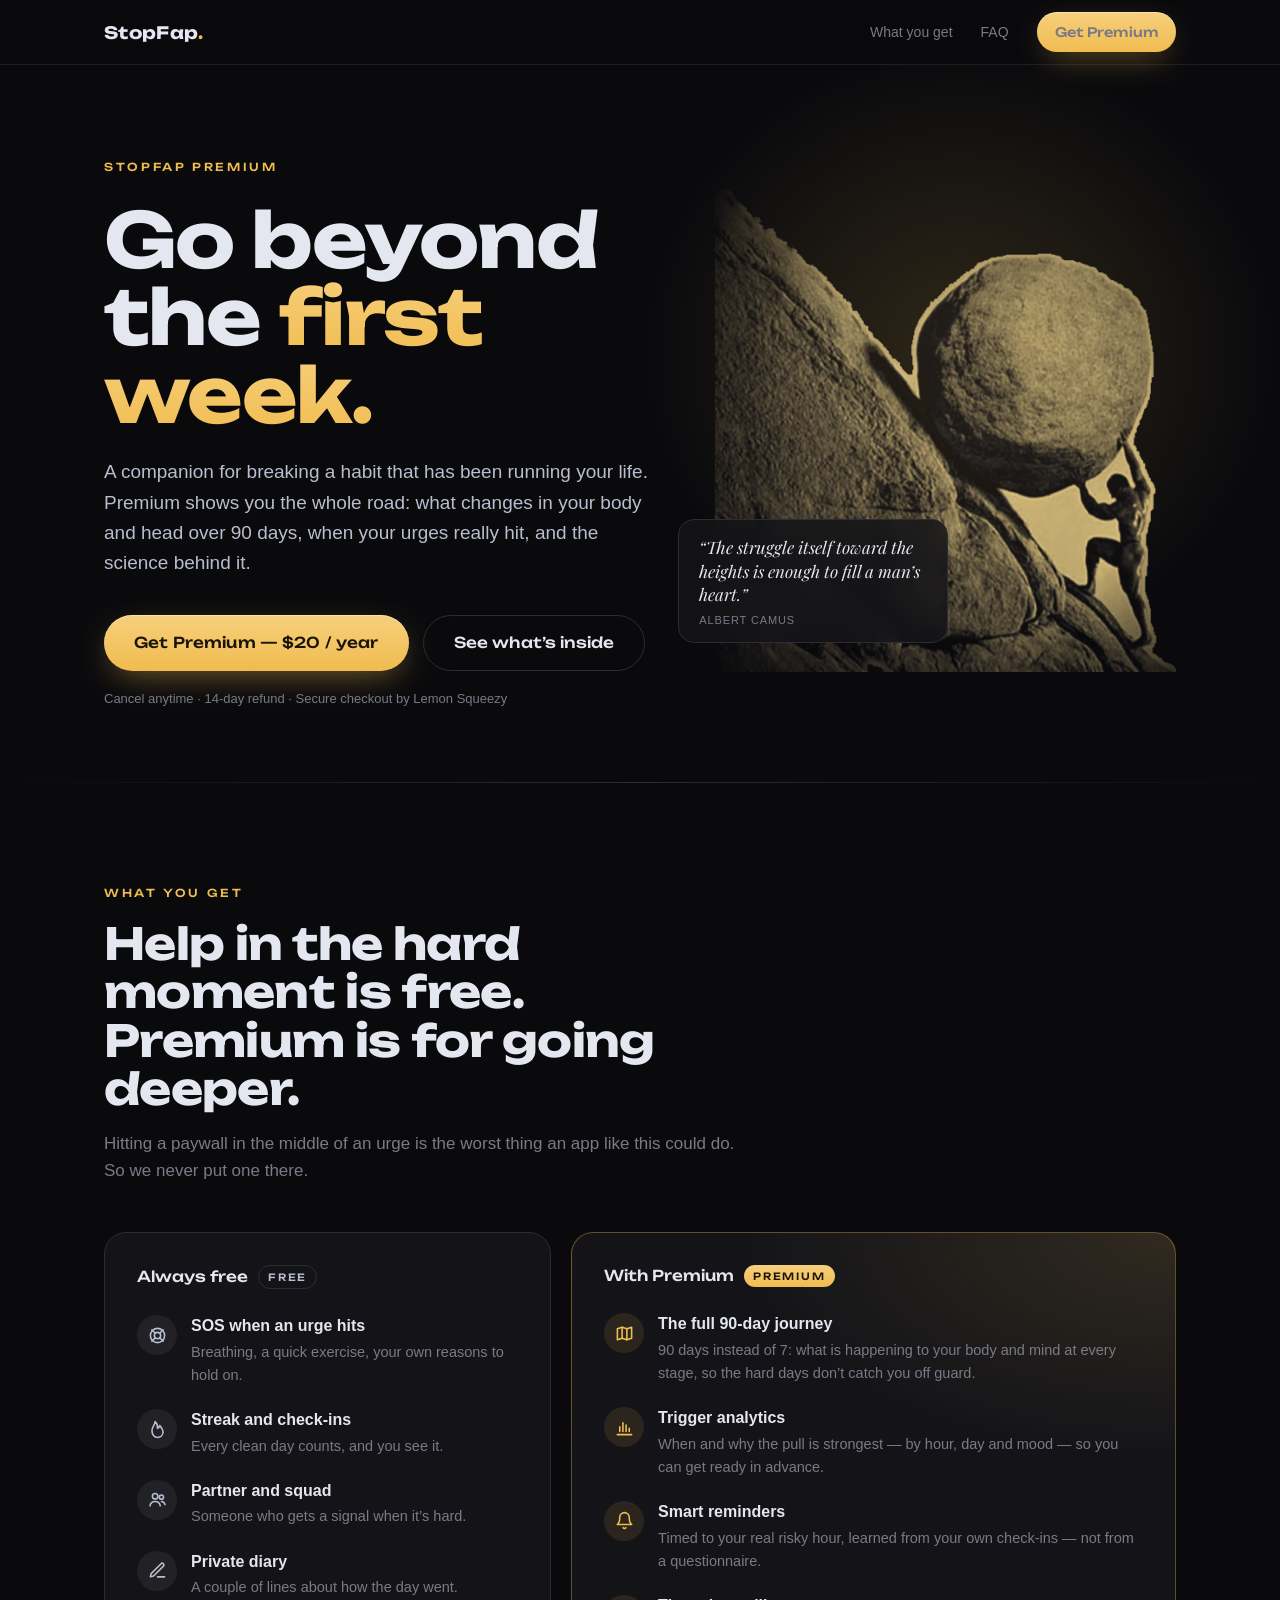
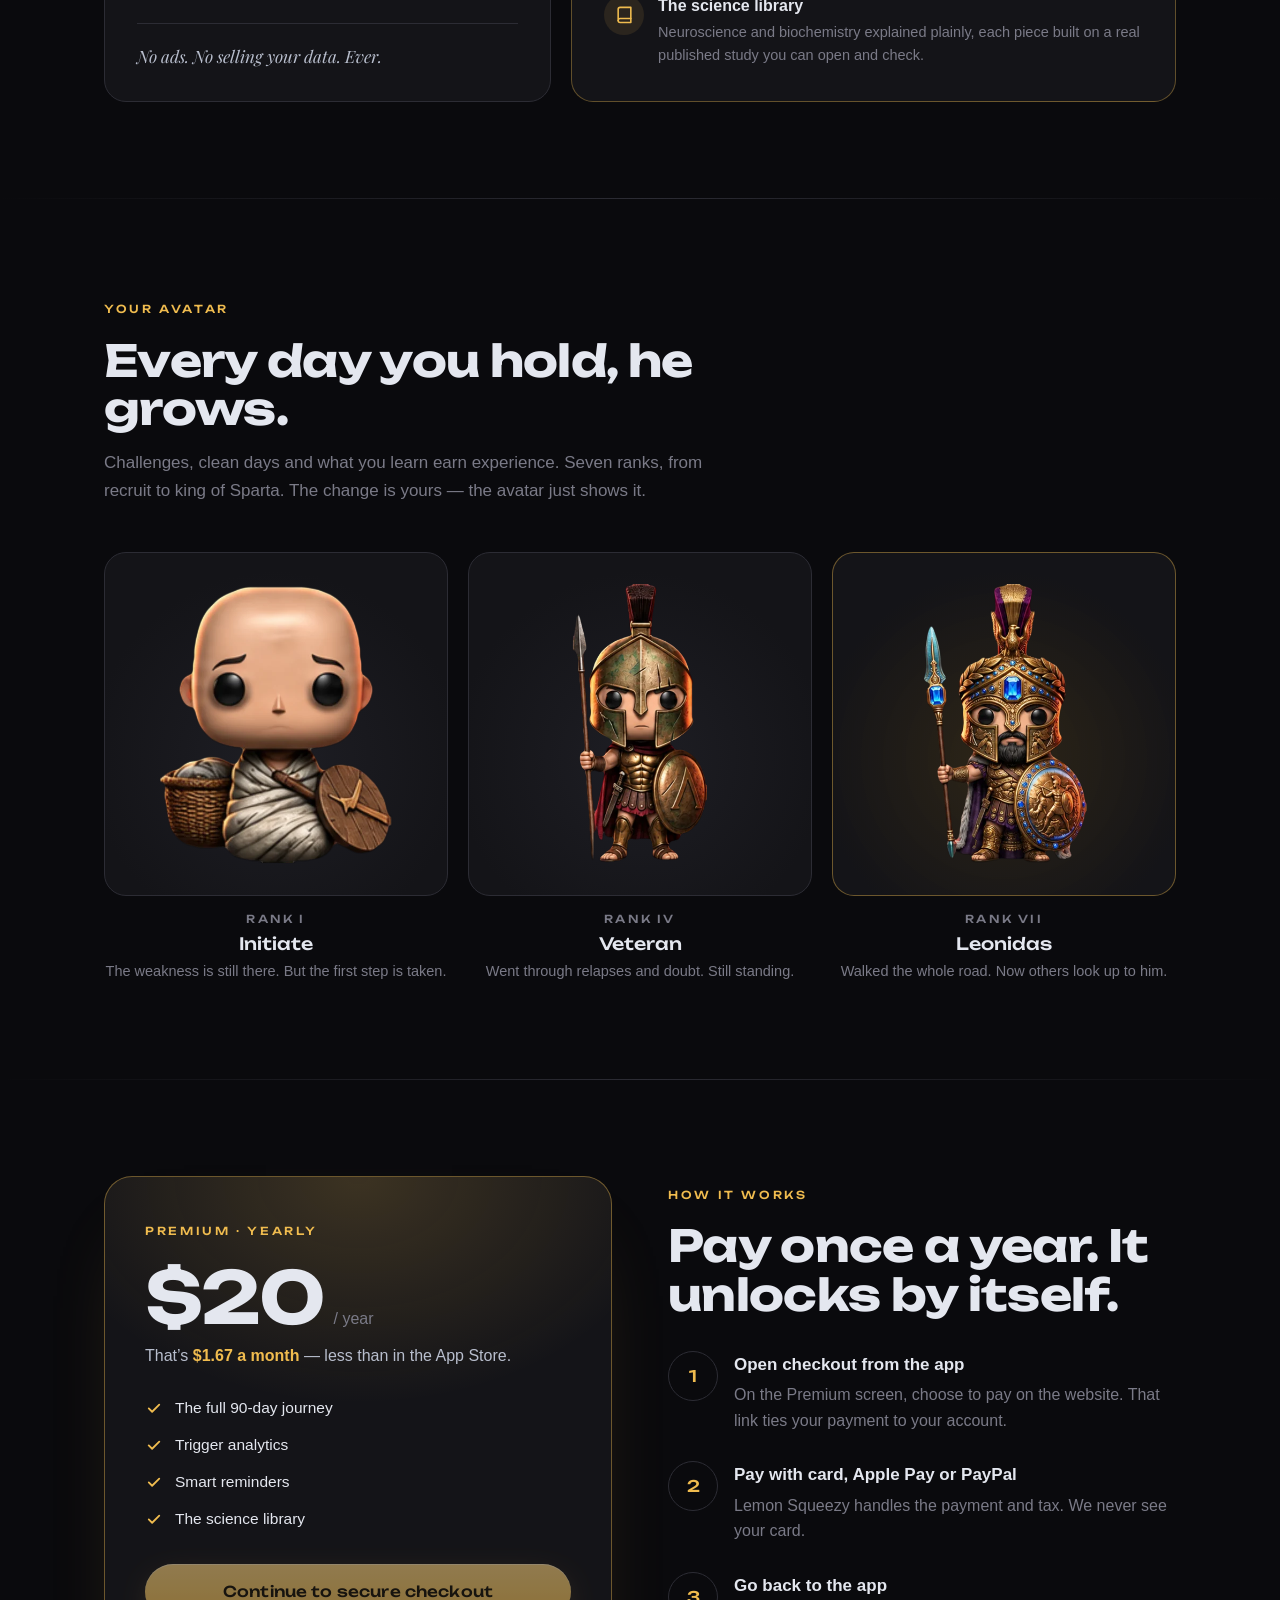
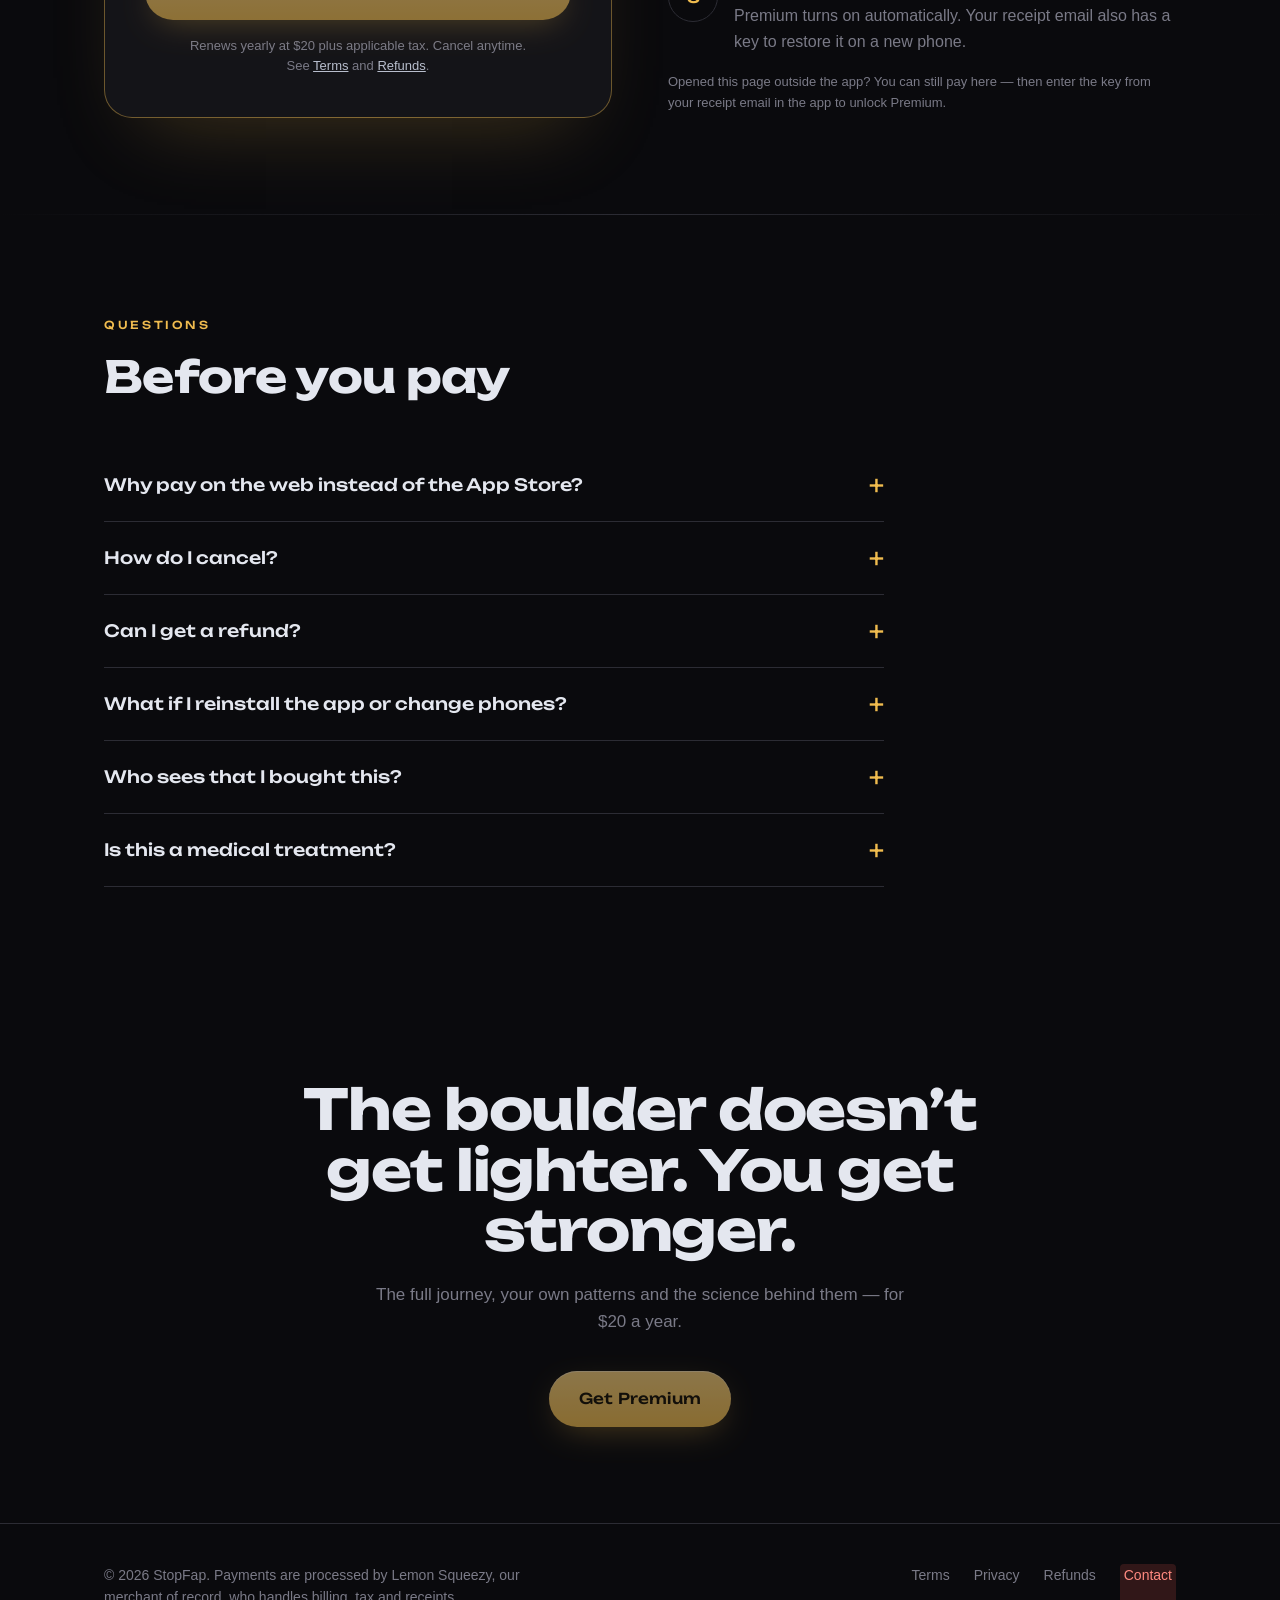
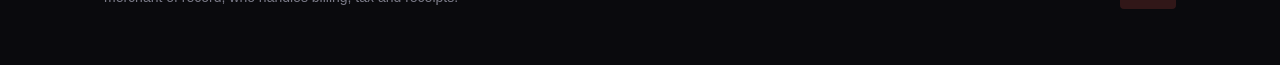
==== index.html @ eaf6b855 "Лендинг StopFap Premium Co-Authored-By: Claude Opus 5.5 <noreply@anthropic.com>" ====
<!doctype html>
<html lang="en">
<head>
<meta charset="utf-8">
<meta name="viewport" content="width=device-width, initial-scale=1, viewport-fit=cover">
<meta name="referrer" content="strict-origin-when-cross-origin">
<title>StopFap Premium — go beyond the first week</title>
<meta name="description" content="StopFap Premium unlocks the full 90-day journey, trigger analytics, smart reminders and the science library. $20 a year. Everything you need in a hard moment stays free.">
<meta property="og:title" content="StopFap Premium">
<meta property="og:description" content="The full 90-day journey, trigger analytics, smart reminders and the science library. $20 a year.">
<meta property="og:image" content="assets/sisyphus.webp">
<meta name="theme-color" content="#0A0A0D">
<link rel="preload" href="assets/fonts/Unbounded-Bold.ttf" as="font" type="font/ttf" crossorigin>
<link rel="stylesheet" href="assets/site.css">
</head>
<body>

<header class="nav">
  <div class="wrap">
    <a class="wordmark" href="./">StopFap<span>.</span></a>
    <nav class="nav-links">
      <a class="hide-sm" href="#premium">What you get</a>
      <a class="hide-sm" href="#faq">FAQ</a>
      <a class="btn btn-gold btn-sm" href="#pricing">Get Premium</a>
    </nav>
  </div>
</header>

<main>
  <section class="hero">
    <div class="wrap">
      <div>
        <span class="eyebrow">StopFap Premium</span>
        <h1>Go beyond the <em>first week.</em></h1>
        <p class="lede">A companion for breaking a habit that has been running your life. Premium shows you the whole road: what changes in your body and head over 90 days, when your urges really hit, and the science behind it.</p>
        <div class="hero-cta">
          <a class="btn btn-gold" href="#pricing">Get Premium — $20 / year</a>
          <a class="btn btn-ghost" href="#premium">See what’s inside</a>
        </div>
        <p class="hero-note">Cancel anytime · 14-day refund · Secure checkout by Lemon Squeezy</p>
      </div>
      <div class="hero-art">
        <img src="assets/sisyphus.webp" width="1066" height="1114" alt="Sisyphus pushing his boulder up the mountain">
        <p class="hero-quote">“The struggle itself toward the heights is enough to fill a man’s heart.”<small>Albert Camus</small></p>
      </div>
    </div>
  </section>

  <div class="rule"></div>

  <section id="premium">
    <div class="wrap">
      <div class="section-head reveal">
        <span class="eyebrow">What you get</span>
        <h2>Help in the hard moment is free. Premium is for going deeper.</h2>
        <p>Hitting a paywall in the middle of an urge is the worst thing an app like this could do. So we never put one there.</p>
      </div>

      <div class="split">
        <div class="panel panel-free reveal">
          <h3>Always free <span class="tag tag-free">Free</span></h3>
          <ul class="list">
            <li>
              <span class="ic"><svg viewBox="0 0 24 24" fill="none" stroke="currentColor" stroke-width="2" stroke-linecap="round" stroke-linejoin="round"><circle cx="12" cy="12" r="9"/><circle cx="12" cy="12" r="4"/><path d="M4.9 4.9l4.3 4.3M14.8 14.8l4.3 4.3M14.8 9.2l4.3-4.3M4.9 19.1l4.3-4.3"/></svg></span>
              <div><b>SOS when an urge hits</b><span>Breathing, a quick exercise, your own reasons to hold on.</span></div>
            </li>
            <li>
              <span class="ic"><svg viewBox="0 0 24 24" fill="none" stroke="currentColor" stroke-width="2" stroke-linecap="round" stroke-linejoin="round"><path d="M12 22c4 0 7-2.7 7-6.8 0-3.6-2.4-5.6-4-8.2-.6 2-1.6 3-3 3.5C12.6 7.6 11.6 4.6 9 2c0 4-4 6.6-4 11.5C5 18.3 8 22 12 22z"/></svg></span>
              <div><b>Streak and check-ins</b><span>Every clean day counts, and you see it.</span></div>
            </li>
            <li>
              <span class="ic"><svg viewBox="0 0 24 24" fill="none" stroke="currentColor" stroke-width="2" stroke-linecap="round" stroke-linejoin="round"><circle cx="9" cy="8" r="3.5"/><path d="M2.5 20c.6-3.4 3.2-5.5 6.5-5.5s5.9 2.1 6.5 5.5"/><circle cx="17" cy="9" r="2.6"/><path d="M17 14.5c2.4 0 4 1.6 4.5 4"/></svg></span>
              <div><b>Partner and squad</b><span>Someone who gets a signal when it’s hard.</span></div>
            </li>
            <li>
              <span class="ic"><svg viewBox="0 0 24 24" fill="none" stroke="currentColor" stroke-width="2" stroke-linecap="round" stroke-linejoin="round"><path d="M12 20h9"/><path d="M16.5 3.5a2.1 2.1 0 0 1 3 3L7 19l-4 1 1-4z"/></svg></span>
              <div><b>Private diary</b><span>A couple of lines about how the day went.</span></div>
            </li>
          </ul>
          <p class="free-note">No ads. No selling your data. Ever.</p>
        </div>

        <div class="panel panel-pro reveal">
          <h3>With Premium <span class="tag tag-pro">Premium</span></h3>
          <ul class="list">
            <li>
              <span class="ic"><svg viewBox="0 0 24 24" fill="none" stroke="currentColor" stroke-width="2" stroke-linecap="round" stroke-linejoin="round"><path d="M9 4 3 6v14l6-2 6 2 6-2V4l-6 2z"/><path d="M9 4v14M15 6v14"/></svg></span>
              <div><b>The full 90-day journey</b><span>90 days instead of 7: what is happening to your body and mind at every stage, so the hard days don’t catch you off guard.</span></div>
            </li>
            <li>
              <span class="ic"><svg viewBox="0 0 24 24" fill="none" stroke="currentColor" stroke-width="2" stroke-linecap="round" stroke-linejoin="round"><path d="M3 21h18"/><path d="M6 17V11M10 17V6M14 17v-8M18 17v-4"/></svg></span>
              <div><b>Trigger analytics</b><span>When and why the pull is strongest — by hour, day and mood — so you can get ready in advance.</span></div>
            </li>
            <li>
              <span class="ic"><svg viewBox="0 0 24 24" fill="none" stroke="currentColor" stroke-width="2" stroke-linecap="round" stroke-linejoin="round"><path d="M6 8a6 6 0 1 1 12 0c0 7 3 9 3 9H3s3-2 3-9"/><path d="M10.3 21a1.9 1.9 0 0 0 3.4 0"/></svg></span>
              <div><b>Smart reminders</b><span>Timed to your real risky hour, learned from your own check-ins — not from a questionnaire.</span></div>
            </li>
            <li>
              <span class="ic"><svg viewBox="0 0 24 24" fill="none" stroke="currentColor" stroke-width="2" stroke-linecap="round" stroke-linejoin="round"><path d="M4 19.5A2.5 2.5 0 0 1 6.5 17H20V3H6.5A2.5 2.5 0 0 0 4 5.5z"/><path d="M4 19.5A2.5 2.5 0 0 0 6.5 22H20v-5"/></svg></span>
              <div><b>The science library</b><span>Neuroscience and biochemistry explained plainly, each piece built on a real published study you can open and check.</span></div>
            </li>
          </ul>
        </div>
      </div>
    </div>
  </section>

  <div class="rule"></div>

  <section>
    <div class="wrap">
      <div class="section-head reveal">
        <span class="eyebrow">Your avatar</span>
        <h2>Every day you hold, he grows.</h2>
        <p>Challenges, clean days and what you learn earn experience. Seven ranks, from recruit to king of Sparta. The change is yours — the avatar just shows it.</p>
      </div>
      <div class="ranks">
        <div class="rank reveal">
          <div class="rank-figure"><img src="assets/spartan_1.webp" width="560" height="560" alt="Rank I avatar: a recruit in plain wraps" loading="lazy"></div>
          <div class="num">Rank I</div>
          <h3>Initiate</h3>
          <p>The weakness is still there. But the first step is taken.</p>
        </div>
        <div class="rank reveal">
          <div class="rank-figure"><img src="assets/spartan_4.webp" width="560" height="560" alt="Rank IV avatar: a veteran hoplite with spear and shield" loading="lazy"></div>
          <div class="num">Rank IV</div>
          <h3>Veteran</h3>
          <p>Went through relapses and doubt. Still standing.</p>
        </div>
        <div class="rank reveal">
          <div class="rank-figure"><img src="assets/spartan_7.webp" width="560" height="560" alt="Rank VII avatar: the king of Sparta in golden armour" loading="lazy"></div>
          <div class="num">Rank VII</div>
          <h3>Leonidas</h3>
          <p>Walked the whole road. Now others look up to him.</p>
        </div>
      </div>
    </div>
  </section>

  <div class="rule"></div>

  <section id="pricing">
    <div class="wrap pricing">
      <div class="price-card reveal">
        <span class="eyebrow">Premium · yearly</span>
        <div class="price"><span class="amount">$20</span><span class="per">/ year</span></div>
        <p class="price-sub">That’s <strong>$1.67 a month</strong> — less than in the App Store.</p>
        <ul class="checks">
          <li><svg viewBox="0 0 24 24" fill="none" stroke="currentColor" stroke-width="2.4" stroke-linecap="round" stroke-linejoin="round"><path d="M5 12.5l4.5 4.5L19 7.5"/></svg>The full 90-day journey</li>
          <li><svg viewBox="0 0 24 24" fill="none" stroke="currentColor" stroke-width="2.4" stroke-linecap="round" stroke-linejoin="round"><path d="M5 12.5l4.5 4.5L19 7.5"/></svg>Trigger analytics</li>
          <li><svg viewBox="0 0 24 24" fill="none" stroke="currentColor" stroke-width="2.4" stroke-linecap="round" stroke-linejoin="round"><path d="M5 12.5l4.5 4.5L19 7.5"/></svg>Smart reminders</li>
          <li><svg viewBox="0 0 24 24" fill="none" stroke="currentColor" stroke-width="2.4" stroke-linecap="round" stroke-linejoin="round"><path d="M5 12.5l4.5 4.5L19 7.5"/></svg>The science library</li>
        </ul>
        <a class="btn btn-gold" data-checkout href="#">Continue to secure checkout</a>
        <p class="fine">Renews yearly at $20 plus applicable tax. Cancel anytime.<br>See <a href="terms.html">Terms</a> and <a href="refunds.html">Refunds</a>.</p>
      </div>

      <div class="reveal">
        <div class="section-head" style="margin-bottom:32px">
          <span class="eyebrow">How it works</span>
          <h2>Pay once a year. It unlocks by itself.</h2>
        </div>
        <ol class="steps">
          <li><div><b>Open checkout from the app</b><span>On the Premium screen, choose to pay on the website. That link ties your payment to your account.</span></div></li>
          <li><div><b>Pay with card, Apple Pay or PayPal</b><span>Lemon Squeezy handles the payment and tax. We never see your card.</span></div></li>
          <li><div><b>Go back to the app</b><span>Premium turns on automatically. Your receipt email also has a key to restore it on a new phone.</span></div></li>
        </ol>
        <p class="hero-note" data-from-web hidden>Opened this page outside the app? You can still pay here — then enter the key from your receipt email in the app to unlock Premium.</p>
      </div>
    </div>
  </section>

  <div class="rule"></div>

  <section id="faq">
    <div class="wrap">
      <div class="section-head reveal">
        <span class="eyebrow">Questions</span>
        <h2>Before you pay</h2>
      </div>
      <div class="faq">
        <details>
          <summary>Why pay on the web instead of the App Store?</summary>
          <p>It’s the same Premium. Paying on the web costs less because no app-store commission is taken, and we pass that on to you. If you prefer, you can still subscribe inside the app through Apple.</p>
        </details>
        <details>
          <summary>How do I cancel?</summary>
          <p>Use the “Manage subscription” link in your receipt email, or the Lemon Squeezy customer portal. Premium stays on until the end of the year you paid for. No questions asked.</p>
        </details>
        <details>
          <summary>Can I get a refund?</summary>
          <p>Yes. Ask within 14 days of any charge and you get the full amount back. Details are on the <a href="refunds.html">refund page</a>.</p>
        </details>
        <details>
          <summary>What if I reinstall the app or change phones?</summary>
          <p>Your receipt email contains a Premium key. On the Premium screen in the app, tap “Enter key”, paste it, and Premium comes back.</p>
        </details>
        <details>
          <summary>Who sees that I bought this?</summary>
          <p>The charge is processed by Lemon Squeezy, our merchant of record, and shows on your statement under their name. The app doesn’t need your name or email to work. Read the <a href="privacy.html">privacy policy</a>.</p>
        </details>
        <details>
          <summary>Is this a medical treatment?</summary>
          <p>No. It’s a self-help tool. If you’re struggling with your mental health, please talk to a doctor or a licensed therapist.</p>
        </details>
      </div>
    </div>
  </section>

  <section class="closing">
    <div class="wrap reveal">
      <h2>The boulder doesn’t get lighter. You get stronger.</h2>
      <p>The full journey, your own patterns and the science behind them — for $20 a year.</p>
      <a class="btn btn-gold" data-checkout href="#">Get Premium</a>
    </div>
  </section>
</main>

<footer>
  <div class="wrap">
    <div class="mor">© <span id="year">2026</span> StopFap. Payments are processed by Lemon Squeezy, our merchant of record, who handles billing, tax and receipts.</div>
    <nav>
      <a href="terms.html">Terms</a>
      <a href="privacy.html">Privacy</a>
      <a href="refunds.html">Refunds</a>
      <a href="mailto:support@example.com" class="todo">Contact</a>
    </nav>
  </div>
</footer>

<script src="assets/site.js"></script>
</body>
</html>
---- assets/site.css ----
@font-face { font-family: "Unbounded"; src: url("fonts/Unbounded-Regular.ttf") format("truetype"); font-weight: 400; font-display: swap; }
@font-face { font-family: "Unbounded"; src: url("fonts/Unbounded-Medium.ttf") format("truetype"); font-weight: 500 600; font-display: swap; }
@font-face { font-family: "Unbounded"; src: url("fonts/Unbounded-Bold.ttf") format("truetype"); font-weight: 700; font-display: swap; }
@font-face { font-family: "Playfair Display"; src: url("fonts/PlayfairDisplay-Italic.ttf") format("truetype"); font-style: italic; font-display: swap; }

/* Те же токены, что Palette в приложении: обсидиан, мрамор, золото. */
:root {
  --obsidian: #0A0A0D;
  --basalt: #141418;
  --basalt-2: #1A1A1F;
  --vein: #2C2C34;
  --marble-high: #E4E7EF;
  --marble: #B8BECD;
  --ash: #7A7A87;
  --gold: #F0BC4F;
  --gold-light: #F7CF7C;
  --gold-deep: #C9952F;
  --gold-fill: linear-gradient(180deg, var(--gold-light), var(--gold));
  --display: "Unbounded", system-ui, sans-serif;
  --body: -apple-system, BlinkMacSystemFont, "Segoe UI", Roboto, "Helvetica Neue", sans-serif;
  --quote: "Playfair Display", Georgia, serif;
  --radius: 22px;
  --wrap: 1120px;
}

* { box-sizing: border-box; margin: 0; padding: 0; }
html { background: var(--obsidian); scroll-behavior: smooth; -webkit-text-size-adjust: 100%; }
body {
  min-height: 100dvh;
  color: var(--marble);
  background: var(--obsidian);
  font: 16px/1.6 var(--body);
  -webkit-font-smoothing: antialiased;
  overflow-x: hidden;
}
img { display: block; max-width: 100%; height: auto; }
a { color: inherit; }
::selection { background: rgba(240, 188, 79, 0.35); color: var(--marble-high); }

.wrap { width: 100%; max-width: var(--wrap); margin: 0 auto; padding: 0 24px; }
@media (max-width: 520px) { .wrap { padding: 0 16px; } }

/* ── Шапка ───────────────────────────────────────── */
.nav {
  position: sticky; top: 0; z-index: 10;
  background: rgba(10, 10, 13, 0.78);
  backdrop-filter: saturate(140%) blur(14px);
  -webkit-backdrop-filter: saturate(140%) blur(14px);
  border-bottom: 1px solid rgba(44, 44, 52, 0.6);
}
.nav .wrap { display: flex; align-items: center; justify-content: space-between; height: 64px; }
.wordmark {
  font: 700 17px/1 var(--display);
  color: var(--marble-high);
  text-decoration: none;
  letter-spacing: 0.02em;
}
.wordmark span { color: var(--gold); }
.nav-links { display: flex; gap: 28px; align-items: center; font-size: 14px; }
.nav-links a { text-decoration: none; color: var(--ash); transition: color .2s; }
.nav-links a:hover { color: var(--marble-high); }
@media (max-width: 640px) { .nav-links .hide-sm { display: none; } }

/* ── Кнопки ──────────────────────────────────────── */
.btn {
  display: inline-flex; align-items: center; justify-content: center; gap: 10px;
  min-height: 56px; padding: 0 30px;
  border-radius: 999px;
  font: 600 15px/1 var(--display);
  letter-spacing: 0.01em;
  text-decoration: none;
  cursor: pointer;
  border: 0;
  transition: transform .15s ease, box-shadow .25s ease, opacity .2s;
}
.btn:active { transform: scale(0.98); }
.btn-gold {
  background: var(--gold-fill);
  color: #1A1408;
  box-shadow: 0 10px 34px -10px rgba(240, 188, 79, 0.55), inset 0 1px 0 rgba(255, 255, 255, 0.4);
}
.btn-gold:hover { box-shadow: 0 14px 44px -10px rgba(240, 188, 79, 0.75), inset 0 1px 0 rgba(255, 255, 255, 0.4); }
.btn-ghost { background: transparent; color: var(--marble-high); border: 1px solid var(--vein); }
.btn-ghost:hover { border-color: var(--ash); }
.btn-sm { min-height: 40px; padding: 0 18px; font-size: 13px; }
.btn[aria-disabled="true"] { opacity: 0.55; cursor: not-allowed; }

.eyebrow {
  font: 600 11px/1 var(--display);
  letter-spacing: 0.24em;
  text-transform: uppercase;
  color: var(--gold);
}

/* ── Hero ────────────────────────────────────────── */
.hero { position: relative; padding: 88px 0 72px; overflow: hidden; }
.hero::before {
  content: ""; position: absolute; inset: -20% -10% auto auto; width: 70%; height: 120%;
  background: radial-gradient(closest-side, rgba(240, 188, 79, 0.16), transparent 70%);
  pointer-events: none;
}
.hero .wrap { position: relative; display: grid; grid-template-columns: 1.1fr 0.9fr; gap: 48px; align-items: center; }
.hero h1 {
  font: 700 clamp(40px, 6.4vw, 76px)/1.02 var(--display);
  color: var(--marble-high);
  letter-spacing: -0.02em;
  margin: 22px 0 24px;
}
.hero h1 em { font-style: normal; background: var(--gold-fill); -webkit-background-clip: text; background-clip: text; color: transparent; }
.hero .lede { font-size: 19px; color: var(--marble); max-width: 31em; }
.hero-cta { display: flex; flex-wrap: wrap; gap: 14px; align-items: center; margin-top: 36px; }
.hero-note { margin-top: 18px; font-size: 13px; color: var(--ash); }
.hero-art { position: relative; }
.hero-art img {
  width: 100%;
  -webkit-mask-image: radial-gradient(ellipse 75% 75% at 55% 50%, #000 55%, transparent 100%);
  mask-image: radial-gradient(ellipse 75% 75% at 55% 50%, #000 55%, transparent 100%);
}
.hero-quote {
  position: absolute; left: -8%; bottom: 6%;
  max-width: 270px;
  padding: 16px 20px;
  background: rgba(20, 20, 24, 0.86);
  border: 1px solid var(--vein);
  border-radius: 16px;
  font: italic 17px/1.4 var(--quote);
  color: var(--marble-high);
  backdrop-filter: blur(8px); -webkit-backdrop-filter: blur(8px);
}
.hero-quote small { display: block; margin-top: 8px; font: 500 11px/1 var(--body); letter-spacing: 0.08em; text-transform: uppercase; color: var(--ash); font-style: normal; }
@media (max-width: 860px) {
  .hero { padding: 48px 0 40px; }
  .hero .wrap { grid-template-columns: 1fr; gap: 28px; }
  .hero-art { order: -1; max-width: 420px; margin: 0 auto; }
  .hero-quote { position: static; max-width: none; margin-top: -12px; font-size: 15px; text-align: center; }
  .hero .lede { font-size: 17px; }
}

/* ── Секции ─────────────────────────────────────── */
section { padding: 96px 0; }
@media (max-width: 640px) { section { padding: 64px 0; } }
.section-head { max-width: 640px; margin-bottom: 48px; }
.section-head h2 {
  font: 700 clamp(28px, 4vw, 44px)/1.1 var(--display);
  color: var(--marble-high);
  letter-spacing: -0.015em;
  margin-top: 16px;
}
.section-head p { margin-top: 16px; color: var(--ash); font-size: 17px; }
.rule { height: 1px; background: linear-gradient(90deg, transparent, var(--vein), transparent); }

/* Free / Premium */
.split { display: grid; grid-template-columns: 0.85fr 1.15fr; gap: 20px; }
@media (max-width: 860px) { .split { grid-template-columns: 1fr; } }
.panel {
  border: 1px solid var(--vein);
  border-radius: var(--radius);
  background: var(--basalt);
  padding: 32px;
}
@media (max-width: 520px) { .panel { padding: 24px 20px; } }
.panel h3 { font: 600 15px/1.2 var(--display); color: var(--marble-high); display: flex; align-items: center; gap: 10px; }
.panel h3 .tag { font: 600 10px/1 var(--display); letter-spacing: 0.18em; text-transform: uppercase; padding: 6px 9px; border-radius: 999px; }
.tag-free { color: var(--marble); border: 1px solid var(--vein); }
.tag-pro { color: #1A1408; background: var(--gold-fill); }
.panel-pro {
  background:
    radial-gradient(120% 80% at 100% 0%, rgba(240, 188, 79, 0.13), transparent 60%),
    var(--basalt);
  border-color: rgba(240, 188, 79, 0.35);
}
.list { list-style: none; margin-top: 24px; display: grid; gap: 20px; }
.list li { display: grid; grid-template-columns: 40px 1fr; gap: 14px; align-items: start; }
.list .ic {
  width: 40px; height: 40px; border-radius: 50%;
  display: grid; place-items: center;
  background: rgba(240, 188, 79, 0.1);
  color: var(--gold);
}
.list .ic svg { width: 19px; height: 19px; }
.panel-free .ic { background: rgba(184, 190, 205, 0.08); color: var(--marble); }
.list b { display: block; color: var(--marble-high); font-weight: 600; font-size: 16px; }
.list span { display: block; color: var(--ash); font-size: 14.5px; margin-top: 2px; }
.free-note { margin-top: 24px; padding-top: 20px; border-top: 1px solid var(--vein); font: italic 17px/1.45 var(--quote); color: var(--marble); }

/* Ранги */
.ranks { display: grid; grid-template-columns: repeat(3, 1fr); gap: 20px; }
.rank { text-align: center; }
.rank-figure {
  aspect-ratio: 1; border-radius: var(--radius);
  background: radial-gradient(circle at 50% 60%, #1E1E24, var(--basalt) 70%);
  border: 1px solid var(--vein);
  display: grid; place-items: center; overflow: hidden;
}
.rank-figure img { width: 88%; }
.rank:last-child .rank-figure { border-color: rgba(240, 188, 79, 0.4); background: radial-gradient(circle at 50% 60%, rgba(240, 188, 79, 0.16), var(--basalt) 70%); }
.rank .num { margin-top: 18px; font: 600 11px/1 var(--display); letter-spacing: 0.2em; color: var(--ash); text-transform: uppercase; }
.rank h3 { margin-top: 8px; font: 600 17px/1.25 var(--display); color: var(--marble-high); }
.rank p { margin-top: 6px; font-size: 14.5px; color: var(--ash); }
@media (max-width: 640px) {
  .ranks { grid-template-columns: 1fr 1fr 1fr; gap: 10px; }
  .rank h3 { font-size: 12px; }
  .rank p { display: none; }
  .rank .num { font-size: 9px; letter-spacing: 0.12em; }
}

/* Цена */
.pricing { display: grid; grid-template-columns: 1fr 1fr; gap: 56px; align-items: center; }
@media (max-width: 860px) { .pricing { grid-template-columns: 1fr; gap: 32px; } }
.price-card {
  position: relative;
  border-radius: 28px;
  padding: 40px;
  background:
    radial-gradient(90% 60% at 50% 0%, rgba(240, 188, 79, 0.18), transparent 70%),
    var(--basalt);
  border: 1px solid rgba(240, 188, 79, 0.4);
  box-shadow: 0 40px 80px -40px rgba(240, 188, 79, 0.25);
}
@media (max-width: 520px) { .price-card { padding: 28px 22px; } }
.price { display: flex; align-items: baseline; gap: 10px; margin-top: 18px; }
.price .amount { font: 700 72px/1 var(--display); color: var(--marble-high); letter-spacing: -0.03em; }
.price .per { color: var(--ash); font-size: 16px; }
.price-sub { margin-top: 10px; color: var(--marble); }
.price-sub strong { color: var(--gold); font-weight: 600; }
.checks { list-style: none; margin: 28px 0 32px; display: grid; gap: 12px; }
.checks li { display: flex; gap: 12px; align-items: flex-start; color: var(--marble-high); font-size: 15.5px; }
.checks svg { flex: none; width: 18px; height: 18px; margin-top: 3px; color: var(--gold); }
.price-card .btn { width: 100%; }
.fine { margin-top: 16px; font-size: 13px; color: var(--ash); text-align: center; }
.fine a { color: var(--marble); }

.steps { list-style: none; display: grid; gap: 28px; counter-reset: s; }
.steps li { display: grid; grid-template-columns: 48px 1fr; gap: 18px; counter-increment: s; }
.steps li::before {
  content: counter(s);
  width: 48px; height: 48px; border-radius: 50%;
  display: grid; place-items: center;
  border: 1px solid var(--vein);
  font: 600 16px/1 var(--display); color: var(--gold);
}
.steps b { display: block; color: var(--marble-high); font-weight: 600; font-size: 17px; }
.steps span { display: block; color: var(--ash); margin-top: 4px; }

/* FAQ */
.faq { max-width: 780px; }
.faq details { border-bottom: 1px solid var(--vein); }
.faq summary {
  list-style: none; cursor: pointer;
  display: flex; justify-content: space-between; align-items: center; gap: 20px;
  padding: 24px 0;
  font: 500 17px/1.35 var(--display); color: var(--marble-high);
}
.faq summary::-webkit-details-marker { display: none; }
.faq summary::after { content: "+"; font: 400 24px/1 var(--display); color: var(--gold); transition: transform .2s; flex: none; }
.faq details[open] summary::after { transform: rotate(45deg); }
.faq details p { padding: 0 40px 24px 0; color: var(--marble); }
@media (max-width: 520px) { .faq summary { font-size: 15px; } .faq details p { padding-right: 0; } }

/* Финальный призыв */
.closing { text-align: center; }
.closing h2 { font: 700 clamp(30px, 5vw, 56px)/1.08 var(--display); color: var(--marble-high); letter-spacing: -0.02em; max-width: 14em; margin: 0 auto; }
.closing p { margin: 20px auto 36px; color: var(--ash); max-width: 32em; font-size: 17px; }

/* Подвал */
footer { border-top: 1px solid var(--vein); padding: 40px 0 56px; font-size: 14px; color: var(--ash); }
footer .wrap { display: flex; flex-wrap: wrap; gap: 20px 40px; justify-content: space-between; }
footer nav { display: flex; flex-wrap: wrap; gap: 12px 24px; }
footer a { text-decoration: none; }
footer a:hover { color: var(--marble-high); }
footer .mor { max-width: 34em; }

/* ── Юридические страницы ───────────────────────── */
.doc { max-width: 760px; padding: 64px 24px 96px; margin: 0 auto; }
@media (max-width: 520px) { .doc { padding: 40px 16px 72px; } }
.doc h1 { font: 700 clamp(30px, 5vw, 44px)/1.1 var(--display); color: var(--marble-high); margin: 16px 0 10px; letter-spacing: -0.015em; }
.doc .updated { color: var(--ash); font-size: 14px; margin-bottom: 40px; }
.doc h2 { font: 600 19px/1.3 var(--display); color: var(--marble-high); margin: 40px 0 12px; }
.doc p, .doc li { color: var(--marble); }
.doc p + p { margin-top: 12px; }
.doc ul { margin: 12px 0 0 22px; display: grid; gap: 8px; }
.doc a { color: var(--gold); }
.doc table { width: 100%; border-collapse: collapse; margin-top: 14px; font-size: 14.5px; }
.doc th, .doc td { text-align: left; vertical-align: top; padding: 12px 12px 12px 0; border-bottom: 1px solid var(--vein); }
.doc th { color: var(--marble-high); font-weight: 600; }
.doc td:first-child { color: var(--marble-high); width: 34%; }

/* Незаполненное поле — бросается в глаза, пока его не заменили. */
.todo { background: rgba(224, 82, 74, 0.18); color: #FF8A80; padding: 0 4px; border-radius: 4px; }

/* Спасибо */
.thanks { min-height: 100dvh; display: grid; place-items: center; text-align: center; padding: 48px 16px; background: radial-gradient(ellipse 70% 45% at 50% 0%, rgba(240, 188, 79, 0.16), transparent 70%), var(--obsidian); }
.thanks main { max-width: 440px; display: grid; gap: 20px; justify-items: center; }
.thanks img { width: 220px; }
.thanks h1 { font: 700 30px/1.15 var(--display); color: var(--marble-high); }
.thanks p { color: var(--marble); }
.thanks .hint { font-size: 14px; color: var(--ash); }
.thanks .btn { width: 100%; }

@media (prefers-reduced-motion: no-preference) {
  .reveal { opacity: 0; transform: translateY(18px); transition: opacity .7s ease, transform .7s ease; }
  .reveal.in { opacity: 1; transform: none; }
}
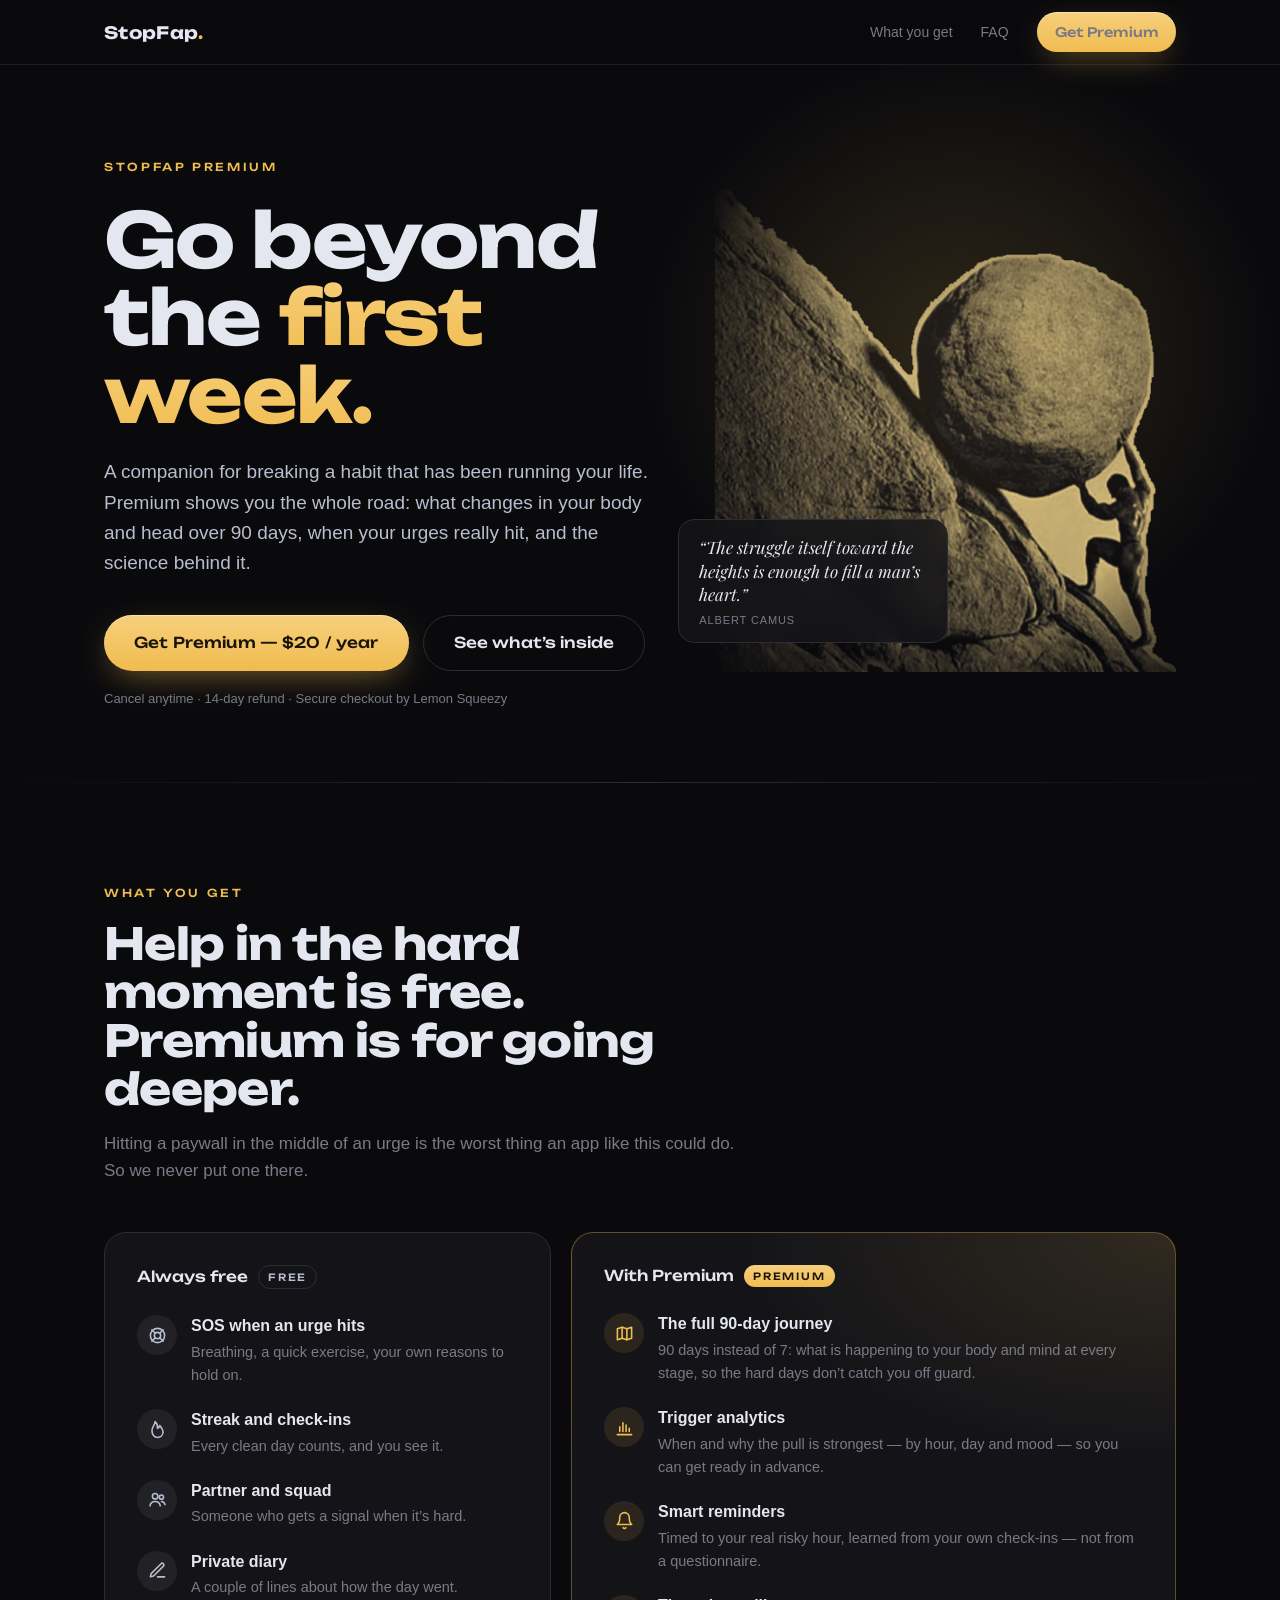
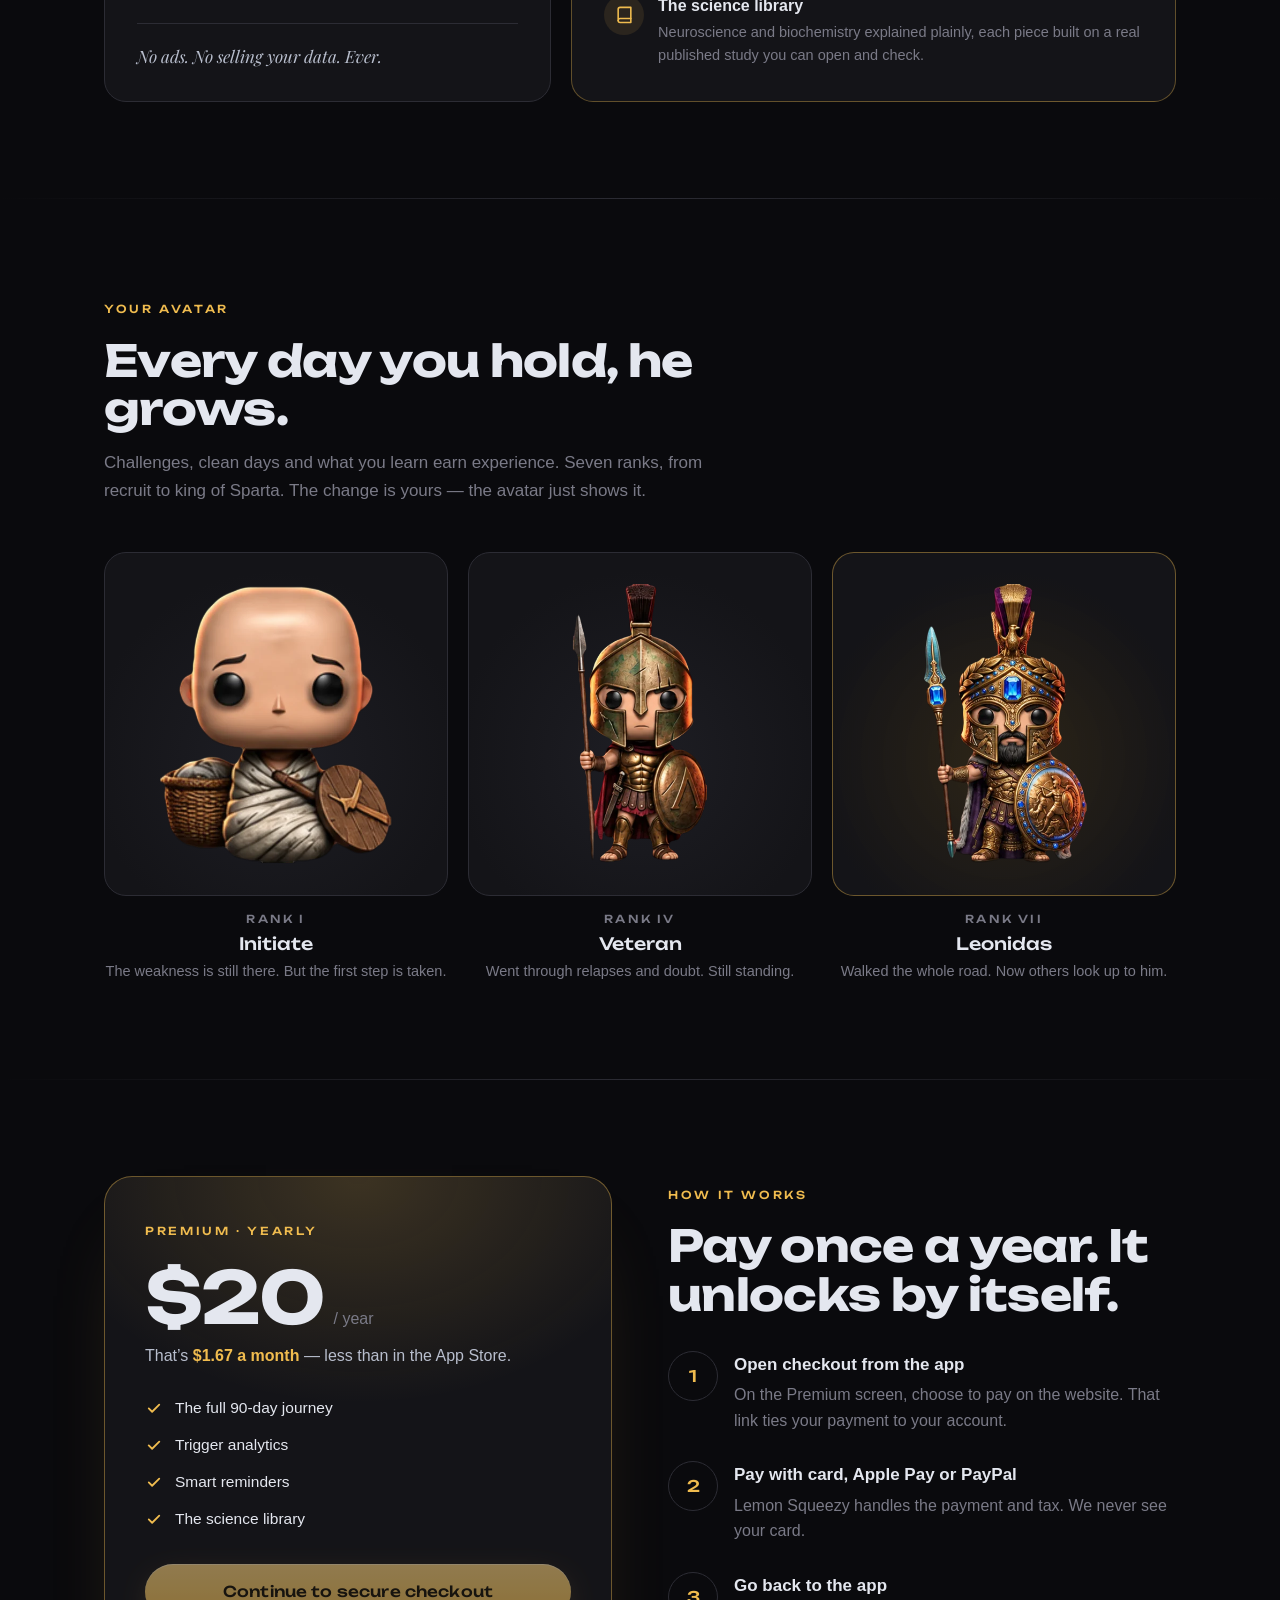
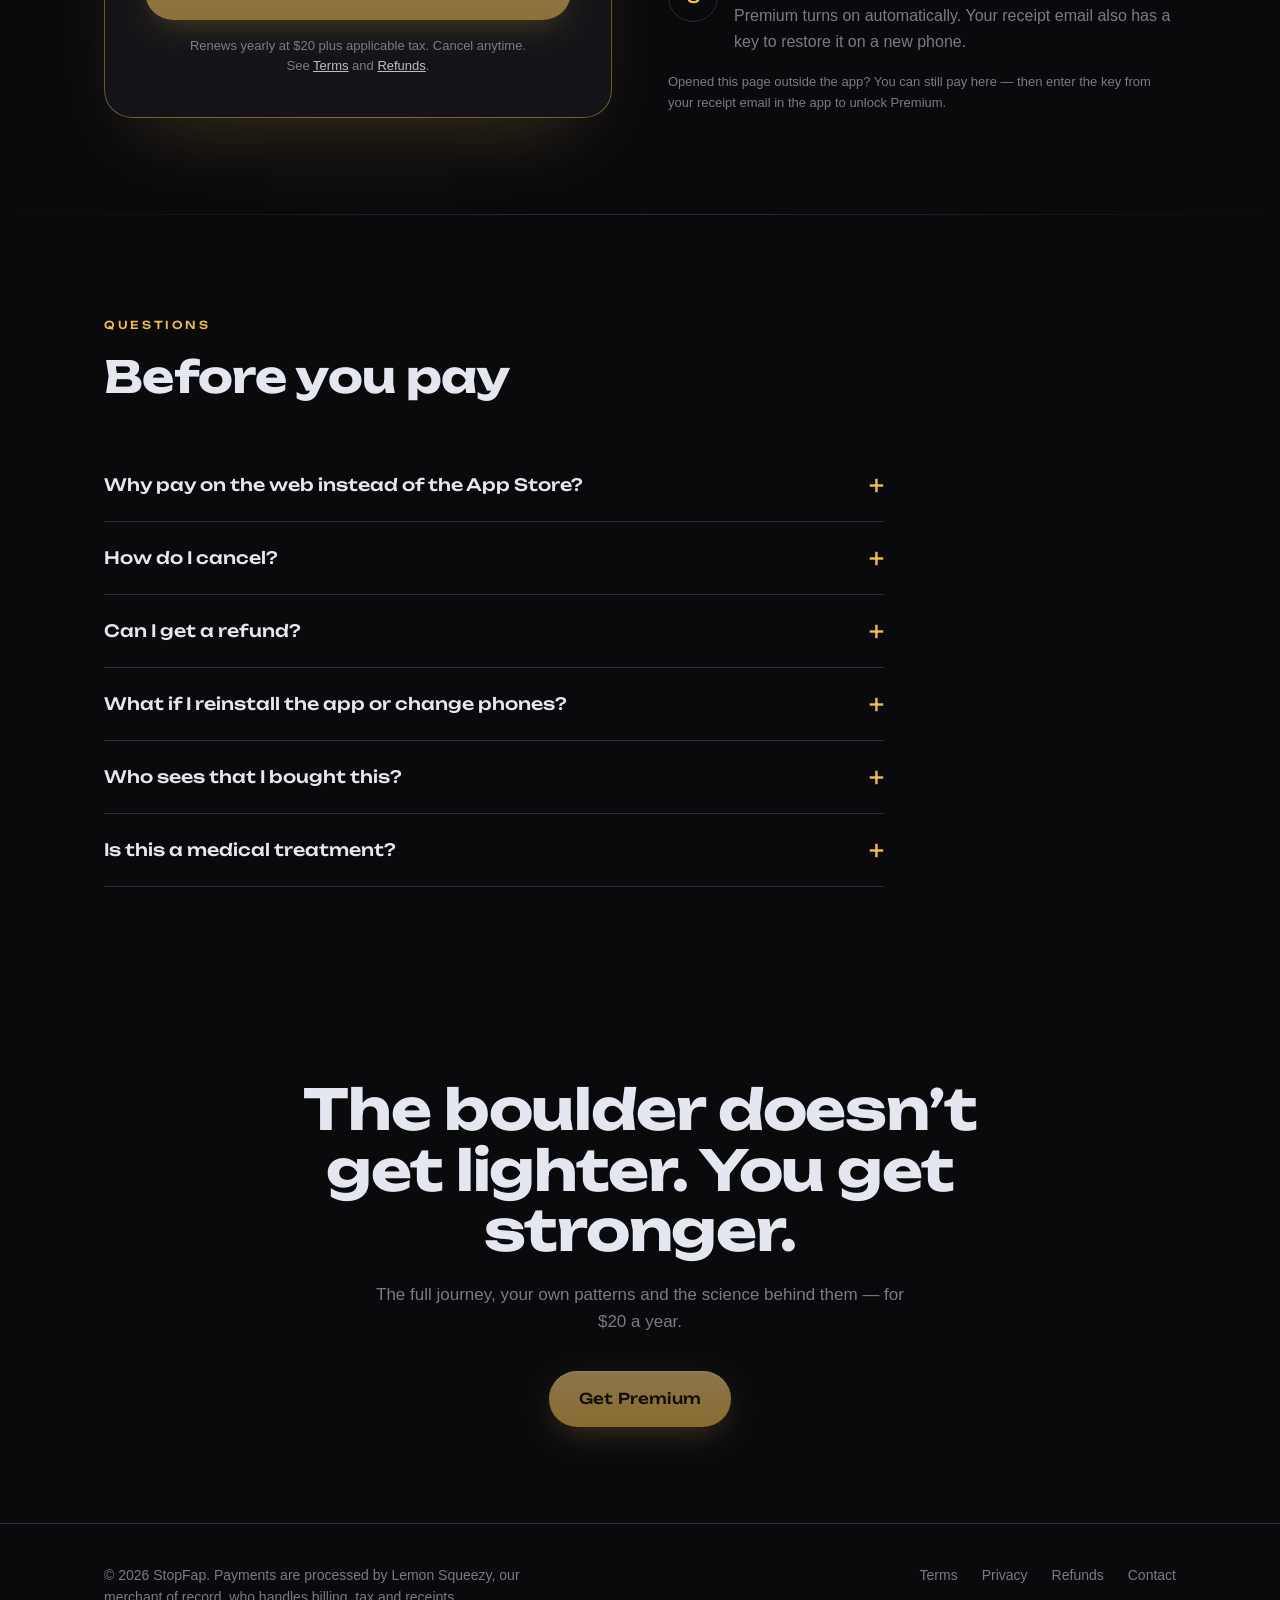
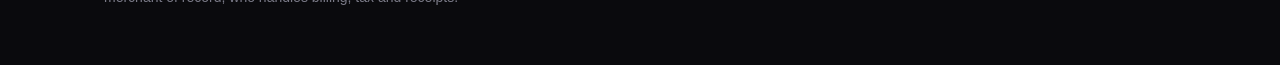
==== commit ea864ea3: "Почта поддержки; жалобы и правила общения в privacy и terms Co-Authored-By: Claude Opus 5.5 <noreply" ====
--- a/index.html
+++ b/index.html
@@ -223,7 +223,7 @@
       <a href="terms.html">Terms</a>
       <a href="privacy.html">Privacy</a>
       <a href="refunds.html">Refunds</a>
-      <a href="mailto:support@example.com" class="todo">Contact</a>
+      <a href="mailto:ivanbudkov4@gmail.com">Contact</a>
     </nav>
   </div>
 </footer>
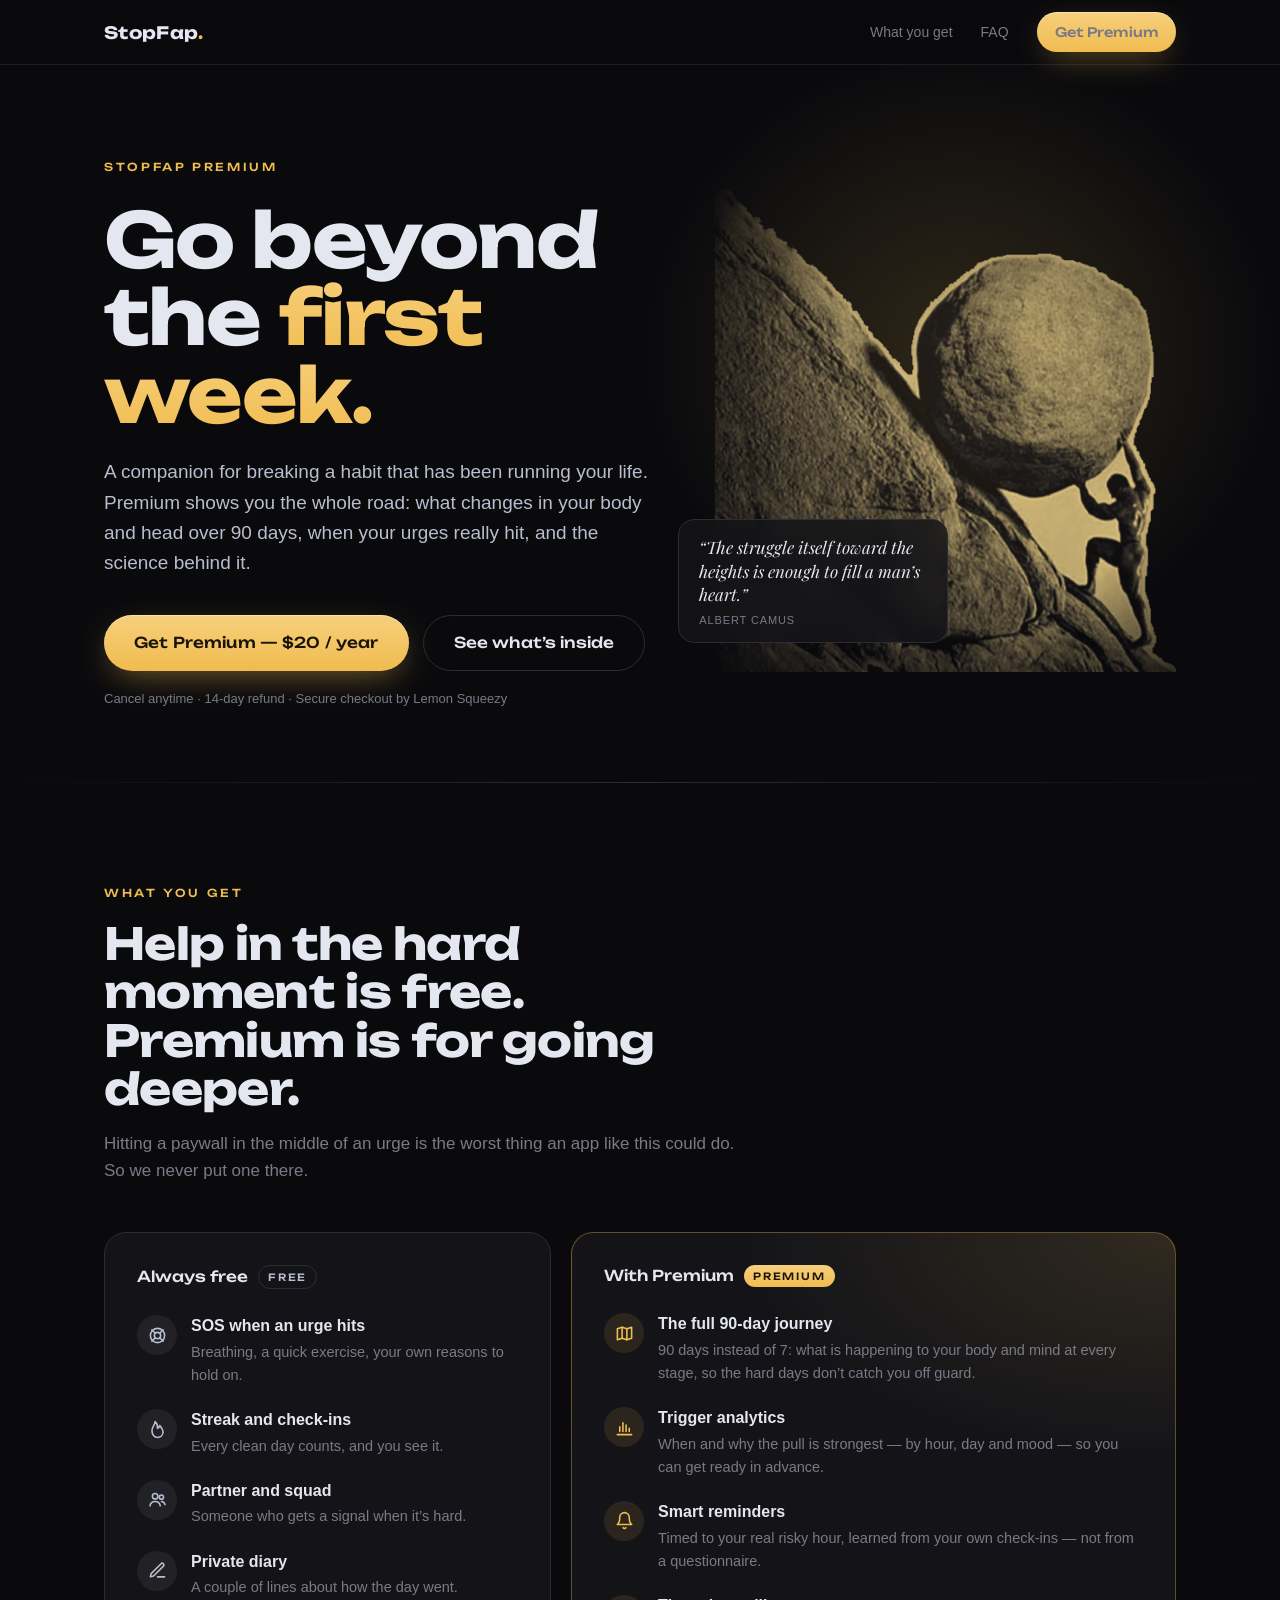
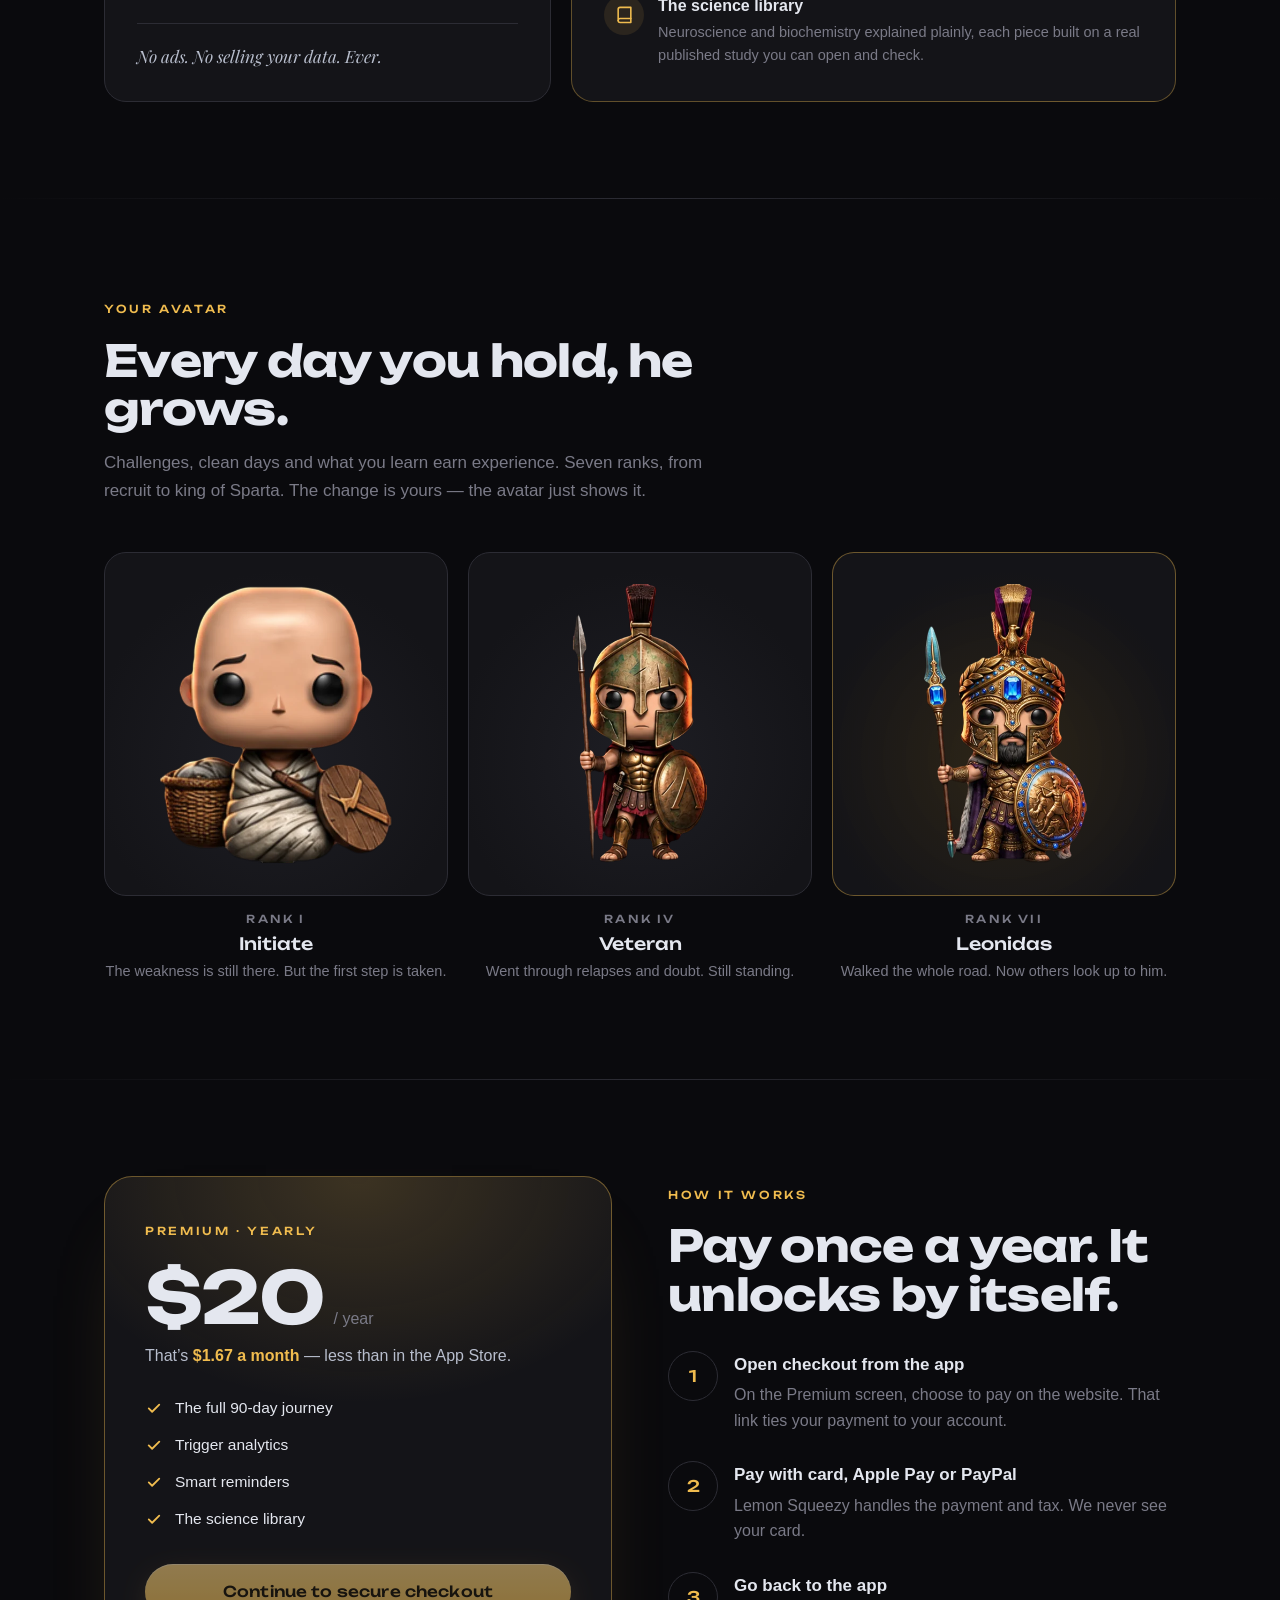
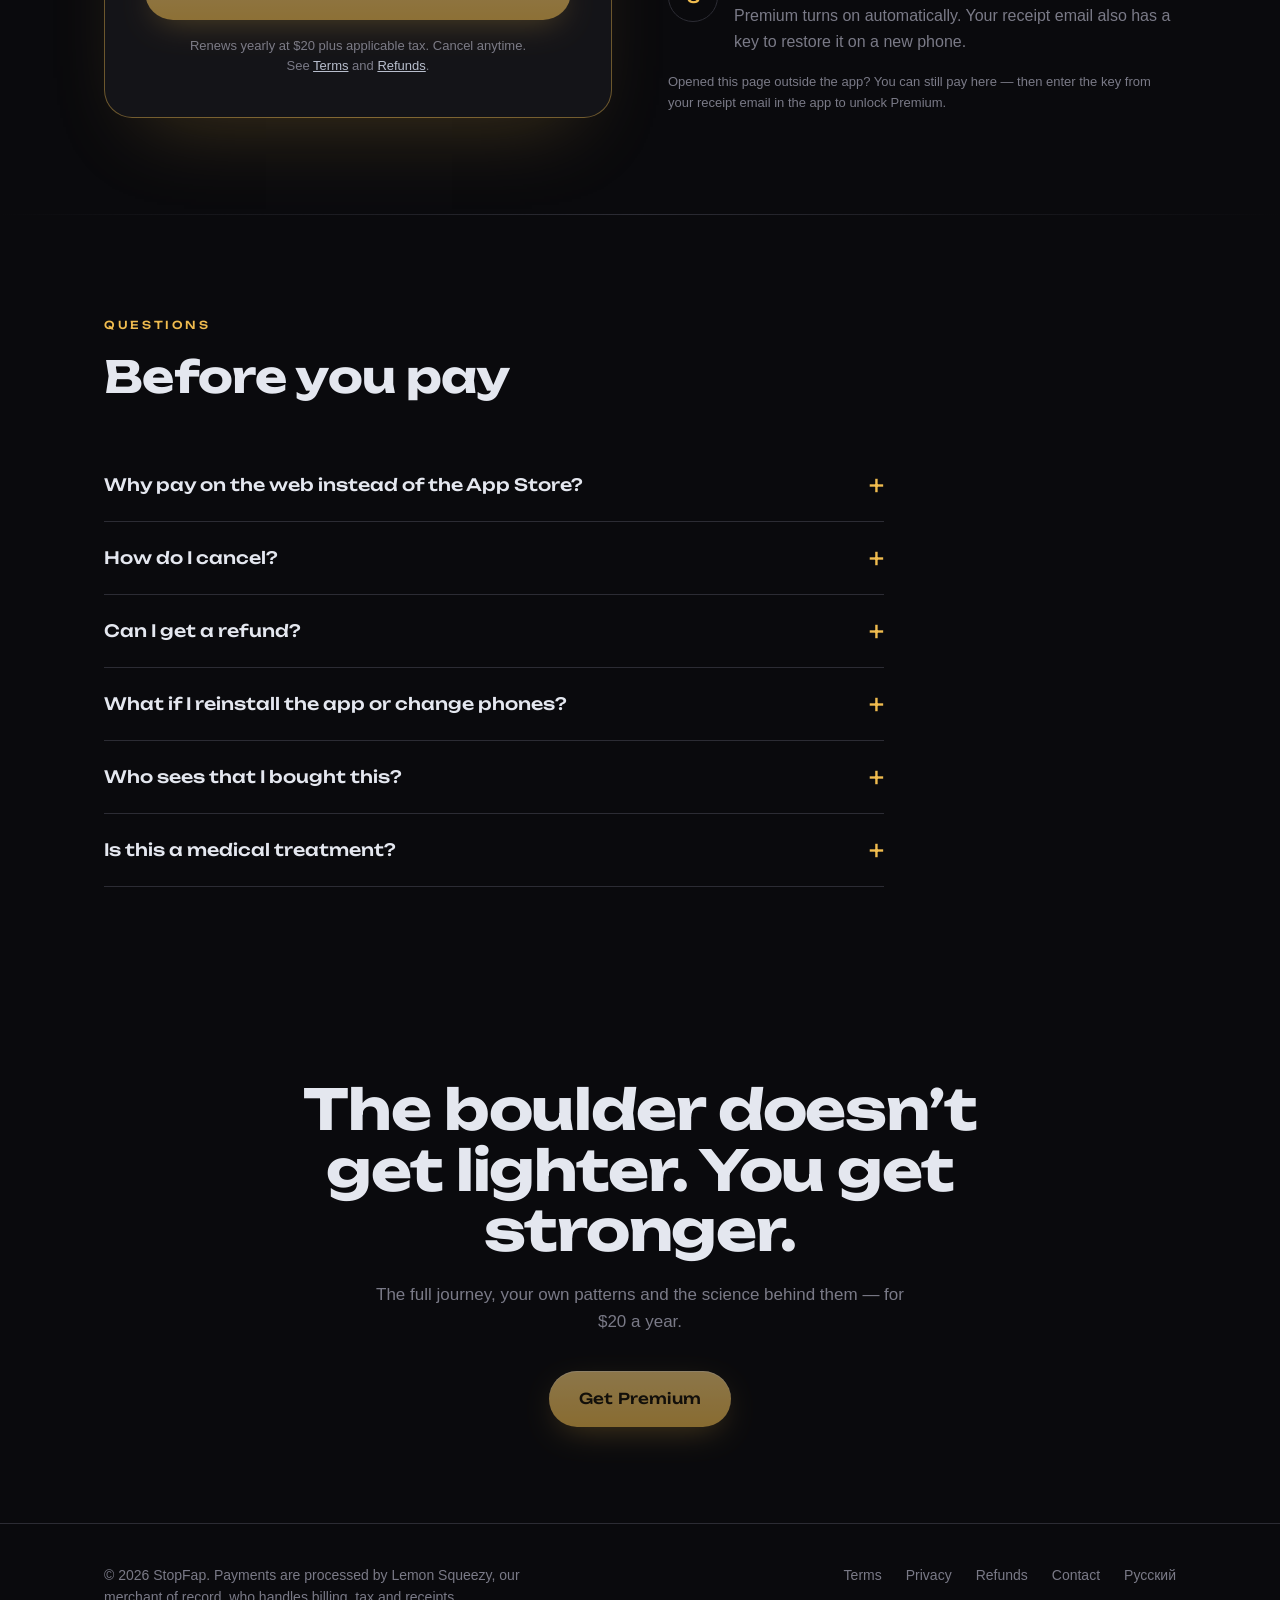
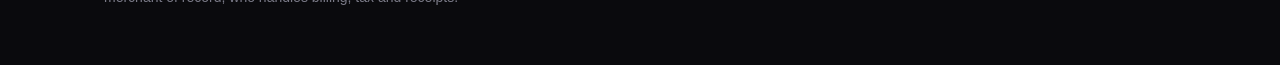
==== commit 2e0aebc6: "Русская версия лендинга: Spartan Pro, 349 ₽ за 30 дней, оплата через Robokassa Co-Authored-By: Claud" ====
--- a/index.html
+++ b/index.html
@@ -224,6 +224,7 @@
       <a href="privacy.html">Privacy</a>
       <a href="refunds.html">Refunds</a>
       <a href="mailto:ivanbudkov4@gmail.com">Contact</a>
+      <a href="ru/">Русский</a>
     </nav>
   </div>
 </footer>
--- a/assets/site.css
+++ b/assets/site.css
@@ -301,3 +301,21 @@
   .reveal { opacity: 0; transform: translateY(18px); transition: opacity .7s ease, transform .7s ease; }
   .reveal.in { opacity: 1; transform: none; }
 }
+
+/* ── Форма оплаты (русская версия) ───────────────── */
+.pay-form { display: grid; gap: 14px; }
+.pay-form label.field { display: grid; gap: 8px; font-size: 14px; color: var(--ash); }
+.pay-form input[type="email"] {
+  width: 100%; min-height: 52px; padding: 0 16px;
+  border-radius: 14px; border: 1px solid var(--vein);
+  background: var(--obsidian); color: var(--marble-high);
+  font: 16px var(--body);
+}
+.pay-form input[type="email"]:focus { outline: none; border-color: var(--gold); }
+.pay-form .agree { display: flex; gap: 10px; align-items: flex-start; font-size: 13.5px; color: var(--marble); }
+.pay-form .agree input { margin-top: 3px; width: 18px; height: 18px; accent-color: var(--gold); flex: none; }
+.pay-form .agree a { color: var(--gold); }
+.pay-form .err { min-height: 18px; font-size: 13.5px; color: #FF8A80; }
+.pay-form button.btn { width: 100%; }
+.pay-form button[disabled] { opacity: .55; cursor: not-allowed; }
+.seller { font-size: 13px; color: var(--ash); line-height: 1.6; }
